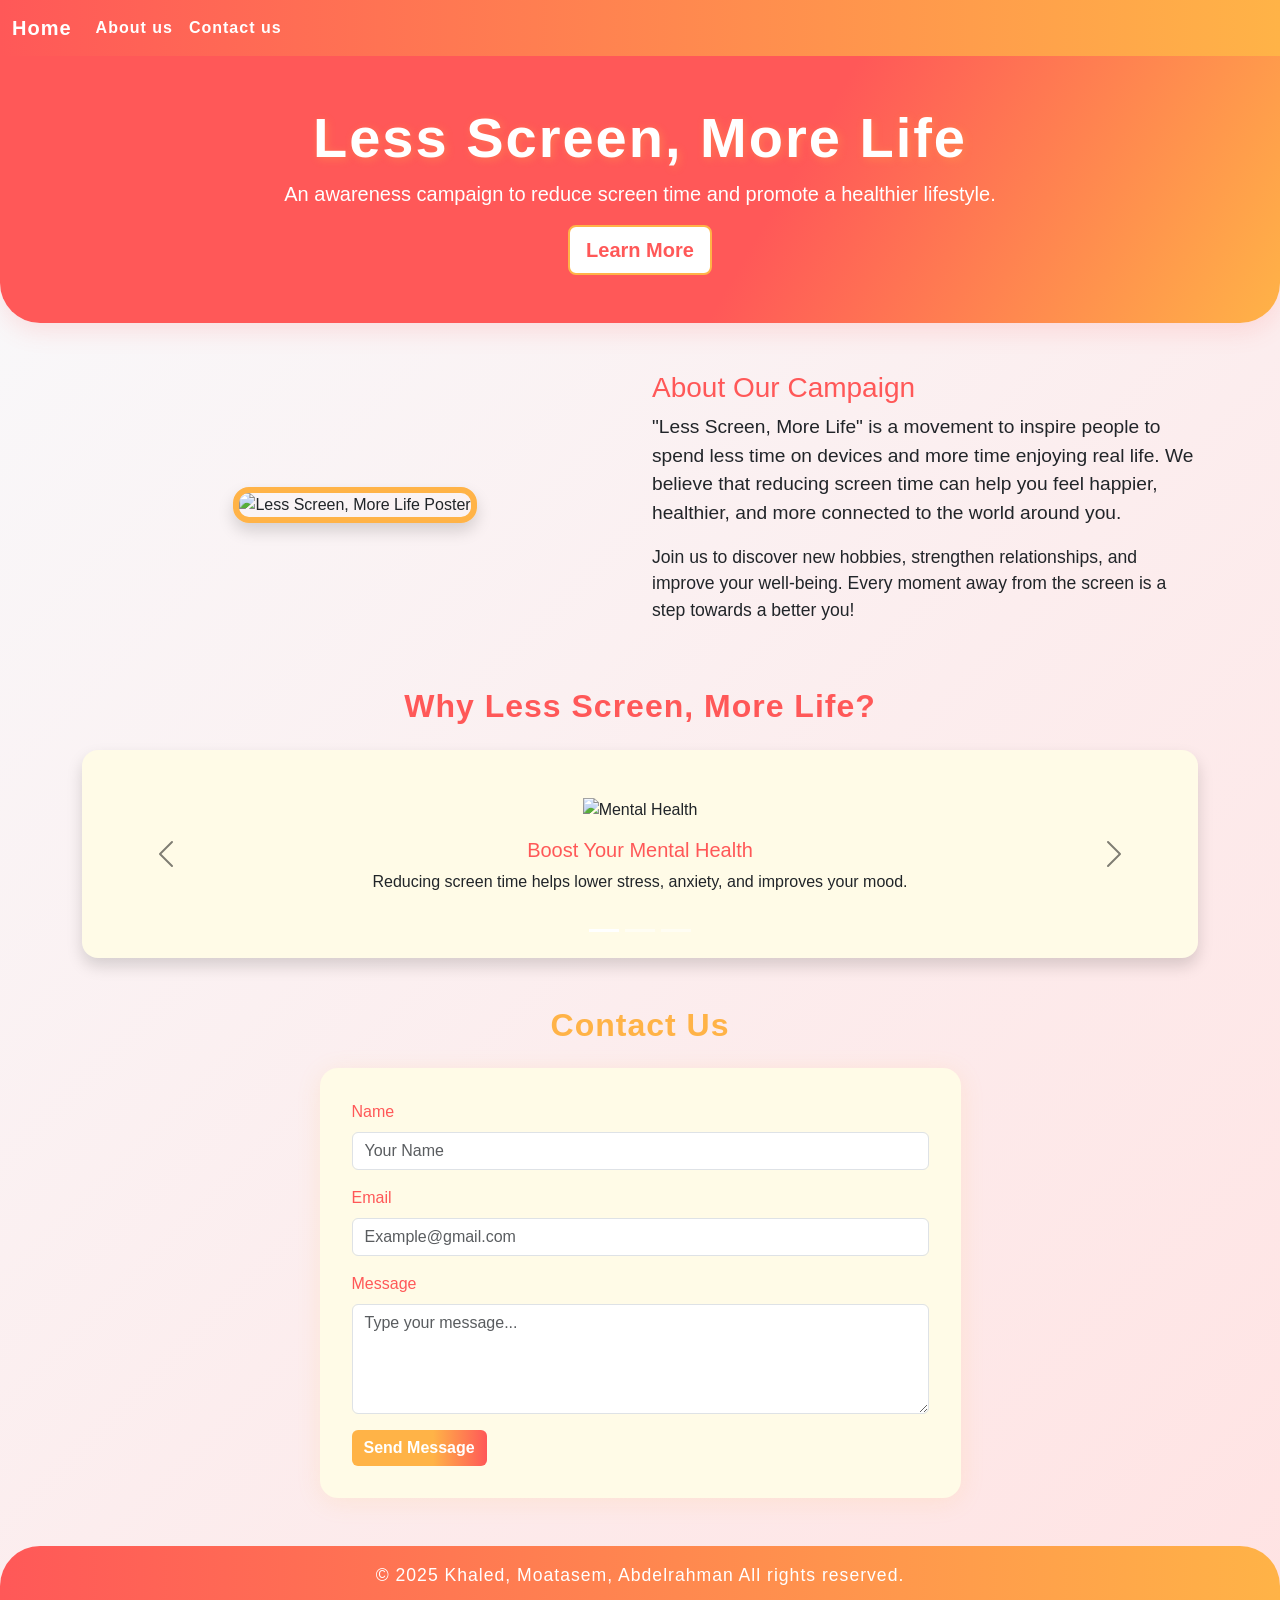
==== index.html @ c6dd7ed9 "Add files via upload" ====
<!DOCTYPE html>
<html lang="en">

<head>
    <meta charset="UTF-8">
    <meta name="viewport" content="width=device-width, initial-scale=1.0">
    <!-- bootstrap -->
    <link href="https://cdn.jsdelivr.net/npm/bootstrap@5.0.2/dist/css/bootstrap.min.css" rel="stylesheet"
        integrity="sha384-EVSTQN3/azprG1Anm3QDgpJLIm9Nao0Yz1ztcQTwFspd3yD65VohhpuuCOmLASjC" crossorigin="anonymous">
    <!-- Title -->
    <title>Less Screen, More Life - Awareness campaign</title>
    <style>
        body {
            background: linear-gradient(135deg, #f8fafc 0%, #ffe3e3 100%);
            font-family: 'Segoe UI', Arial, sans-serif;
        }

        .navbar {
            background: linear-gradient(90deg, #ff5858 0%, #ffb347 100%) !important;
            z-index: 999;
            position: sticky;
            top: 0;
        }

        .navbar-brand,
        .nav-link {
            color: #fff !important;
            font-weight: 600;
            letter-spacing: 1px;
        }

        .navbar-brand:hover,
        .nav-link:hover {
            color: #222 !important;
        }

        header .container-fluid {
            background: linear-gradient(120deg, #ff5858 60%, #ffb347 100%);
            border-radius: 0 0 40px 40px;
            box-shadow: 0 8px 24px rgba(255, 88, 88, 0.15);
        }

        h1.display-4 {
            font-family: 'Montserrat', sans-serif;
            font-weight: 800;
            letter-spacing: 2px;
            text-shadow: 2px 2px 8px #ffb34755;
        }

        .btn-light {
            color: #ff5858;
            background: #fff;
            border: 2px solid #ffb347;
            font-weight: 600;
            transition: 0.2s;
        }

        .btn-light:hover {
            background: #ffb347;
            color: #fff;
            border-color: #ff5858;
        }

        section#about_us {
            background: #fff;
            border-radius: 20px;
            box-shadow: 0 4px 24px rgba(255, 88, 88, 0.08);
            padding: 2.5rem 2rem;
        }

        h2 {
            color: #ff5858;
            font-weight: 700;
            letter-spacing: 1px;
        }

        footer {
            background: linear-gradient(90deg, #ff5858 0%, #ffb347 100%);
            color: #fff;
            text-align: center;
            padding: 1rem 0;
            border-radius: 40px 40px 0 0;
            margin-top: 3rem;
            font-size: 1.1rem;
            letter-spacing: 1px;
        }
    </style>
</head>

<body>
    <nav class="navbar navbar-expand-lg navbar-light">
        <div class="container-fluid">
            <a class="navbar-brand fw-bold" href="#home">Home</a>
            <button class="navbar-toggler" type="button" data-bs-toggle="collapse"
                data-bs-target="#navbarSupportedContent" aria-controls="navbarSupportedContent" aria-expanded="false"
                aria-label="Toggle navigation">
                <span class="navbar-toggler-icon"></span>
            </button>
            <div class="collapse navbar-collapse" id="navbarSupportedContent">
                <ul class="navbar-nav me-auto mb-2 mb-lg-0">
                    <li class="nav-item">
                        <a class="nav-link active" aria-current="page" href="about_us.html">About us</a>
                    </li>
                    <li class="nav-item">
                        <a class="nav-link active" aria-current="page" href="#contact_us">Contact us</a>
                    </li>
                </ul>
            </div>
        </div>
    </nav>

    <header id="home">
        <div class=" container-fluid text-white text-center py-5">
            <h1 class="display-4">Less Screen, More Life</h1>
            <p class="lead">An awareness campaign to reduce screen time and promote a healthier lifestyle.</p>
            <a href="#about_us" class="btn btn-light btn-lg">Learn More</a>
        </div>
    </header>

    <section id="poster" class="container my-5">
        <div class="row align-items-center">
            <div class="col-md-6 text-center">
                <img src="images/poster.png" alt="Less Screen, More Life Poster" class="img-fluid rounded-4 shadow"
                    style="max-width: 100%; border: 6px solid #ffb347;">
            </div>
            <div class="col-md-6">
                <h3 style="color:#ff5858;">About Our Campaign</h3>
                <p style="font-size:1.2rem;">
                    "Less Screen, More Life" is a movement to inspire people to spend less time on devices and more time
                    enjoying real life. We believe that reducing screen time can help you feel happier, healthier, and
                    more connected to the world around you.
                </p>
                <p style="font-size:1.1rem;">
                    Join us to discover new hobbies, strengthen relationships, and improve your well-being. Every moment
                    away from the screen is a step towards a better you!
                </p>
            </div>
        </div>
    </section>

    <section id="slides" class="container my-5">
        <h2 class="text-center mb-4" style="color:#ff5858;">Why Less Screen, More Life?</h2>
        <div id="campaignCarousel" class="carousel slide shadow rounded-4" data-bs-ride="carousel"
            style="background:#fffbe7;">
            <div class="carousel-indicators">
                <button type="button" data-bs-target="#campaignCarousel" data-bs-slide-to="0" class="active"
                    aria-current="true" aria-label="Slide 1"></button>
                <button type="button" data-bs-target="#campaignCarousel" data-bs-slide-to="1"
                    aria-label="Slide 2"></button>
                <button type="button" data-bs-target="#campaignCarousel" data-bs-slide-to="2"
                    aria-label="Slide 3"></button>
            </div>
            <div class="carousel-inner rounded-4">
                <div class="carousel-item active text-center p-5">
                    <img src="https://img.icons8.com/fluency/96/000000/brain.png" alt="Mental Health" class="mb-3">
                    <h5 style="color:#ff5858;">Boost Your Mental Health</h5>
                    <p>Reducing screen time helps lower stress, anxiety, and improves your mood.</p>
                </div>
                <div class="carousel-item text-center p-5">
                    <img src="https://img.icons8.com/fluency/96/000000/walking.png" alt="Physical Activity"
                        class="mb-3">
                    <h5 style="color:#ffb347;">Get Active Outdoors</h5>
                    <p>More time away from screens means more time for exercise and outdoor fun.</p>
                </div>
                <div class="carousel-item text-center p-5">
                    <img src="https://img.icons8.com/fluency/96/000000/family.png" alt="Family Time" class="mb-3">
                    <h5 style="color:#ff5858;">Connect With Loved Ones</h5>
                    <p>Enjoy real moments with friends and family, not just virtual ones.</p>
                </div>
            </div>
            <button class="carousel-control-prev" type="button" data-bs-target="#campaignCarousel" data-bs-slide="prev">
                <span class="carousel-control-prev-icon" aria-hidden="true" style="filter: invert(1);"></span>
                <span class="visually-hidden">Previous</span>
            </button>
            <button class="carousel-control-next" type="button" data-bs-target="#campaignCarousel" data-bs-slide="next">
                <span class="carousel-control-next-icon" aria-hidden="true" style="filter: invert(1);"></span>
                <span class="visually-hidden">Next</span>
            </button>
        </div>
    </section>

    <section id="contact_us" class="container my-5">
        <h2 class="text-center mb-4" style="color:#ffb347;">Contact Us</h2>
        <div class="row justify-content-center">
            <div class="col-md-7">
                <form style="background:#fffbe7; border-radius:18px; box-shadow:0 4px 24px #ffb34722; padding:2rem;">
                    <div class="mb-3">
                        <label for="name" class="form-label" style="color:#ff5858;">Name</label>
                        <input type="text" class="form-control" id="name" placeholder="Your Name" required>
                    </div>
                    <div class="mb-3">
                        <label for="email" class="form-label" style="color:#ff5858;">Email</label>
                        <input type="email" class="form-control" id="email" placeholder="Example@gmail.com" required>
                    </div>
                    <div class="mb-3">
                        <label for="message" class="form-label" style="color:#ff5858;">Message</label>
                        <textarea class="form-control" id="message" rows="4" placeholder="Type your message..."
                            required></textarea>
                    </div>
                    <button type="submit" class="btn btn-light"
                        style="background:linear-gradient(90deg,#ffb347 60%,#ff5858 100%);color:#fff;border:none;font-weight:700;">Send
                        Message</button>
                </form>
            </div>
        </div>
    </section>

    <footer>
        &copy; 2025 Khaled, Moatasem, Abdelrahman All rights reserved.
    </footer>

    <script src="https://cdn.jsdelivr.net/npm/bootstrap@5.0.2/dist/js/bootstrap.bundle.min.js"
        crossorigin="anonymous"></script>

</body>
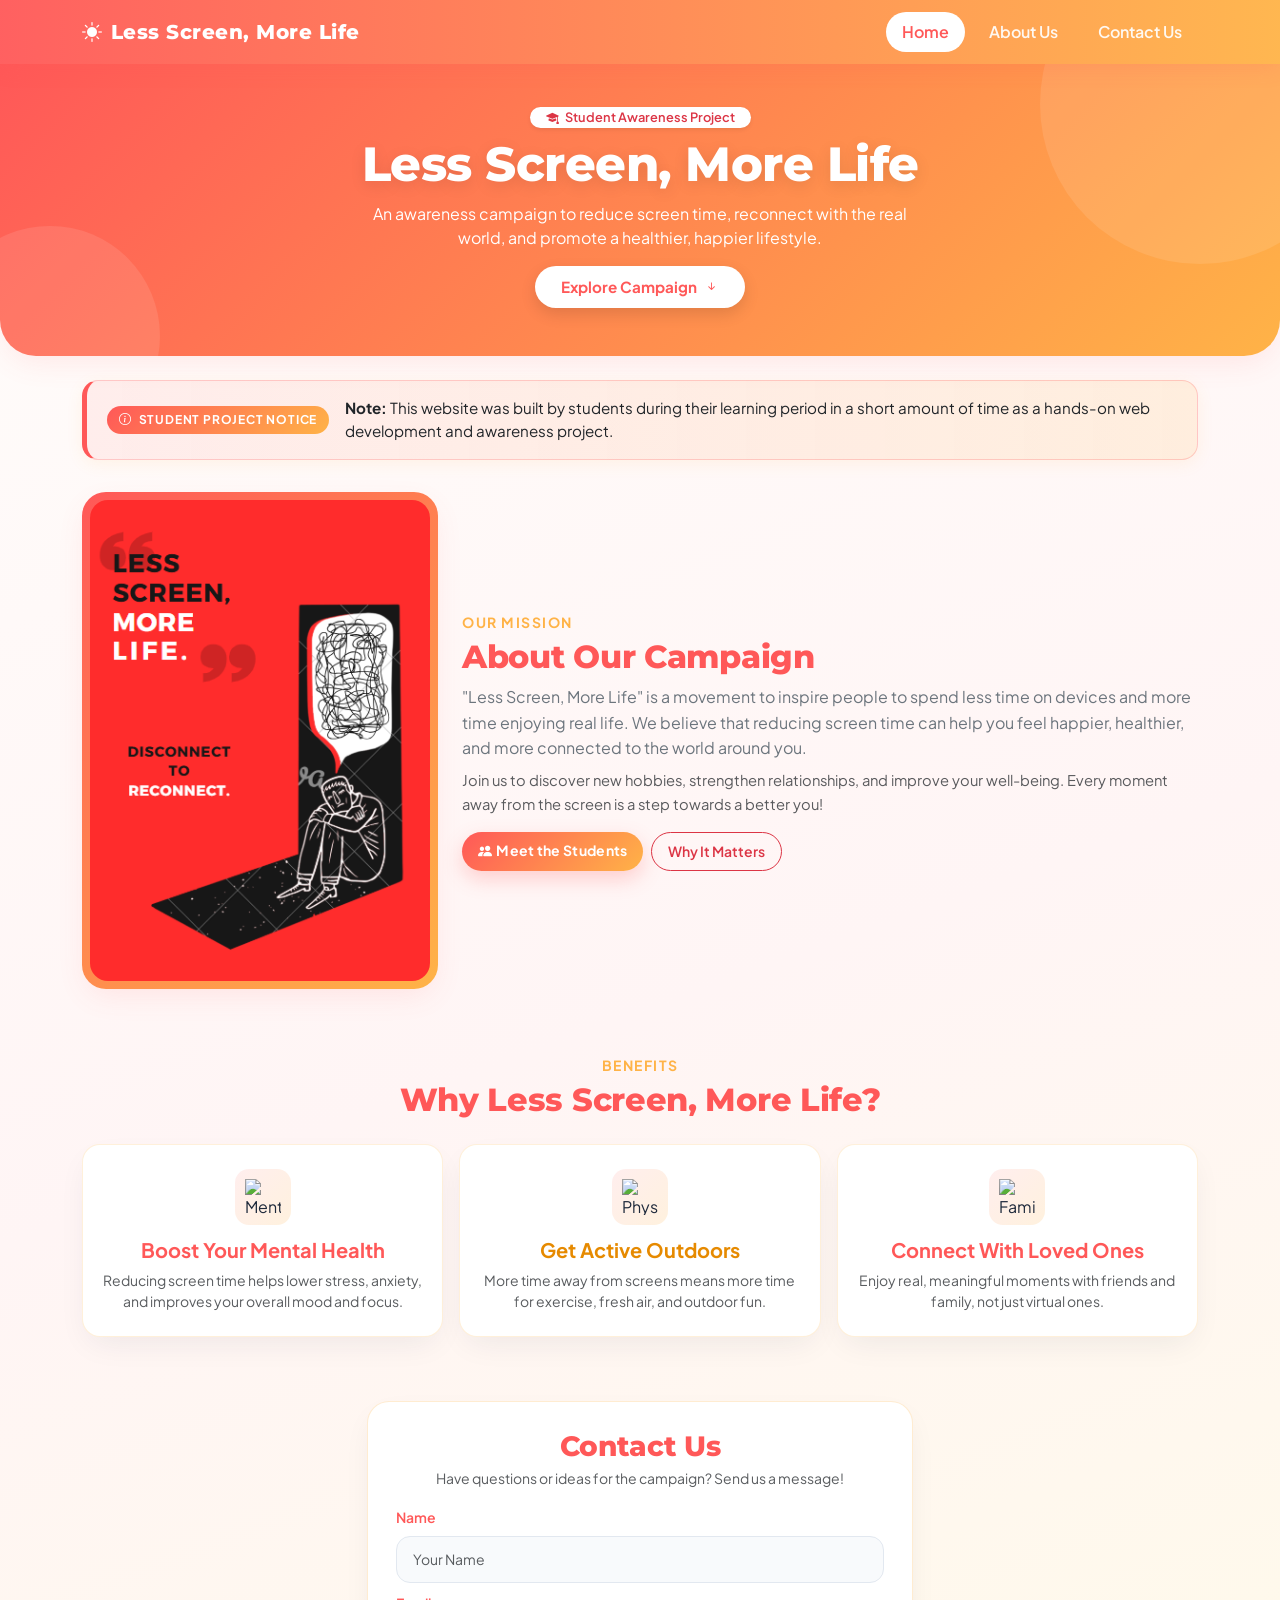
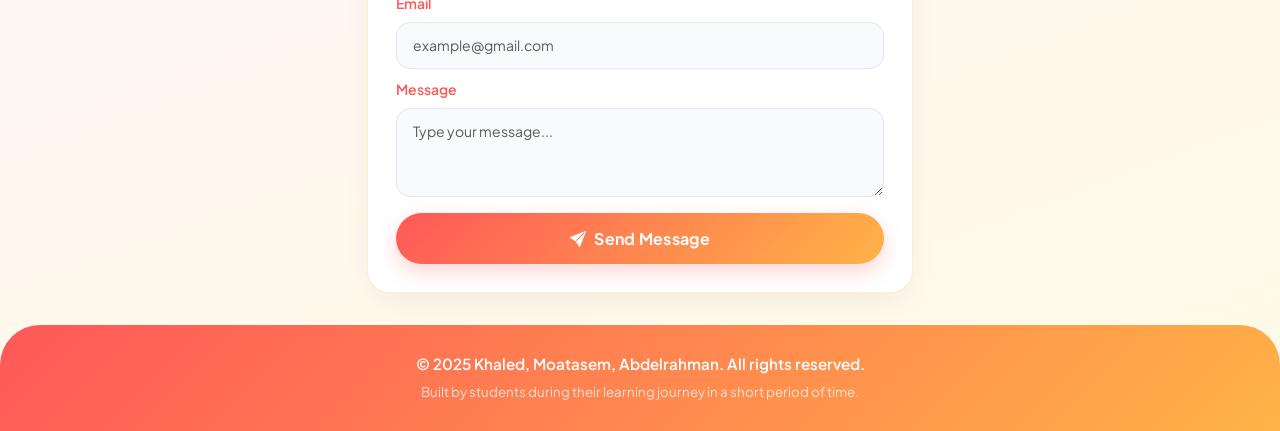
==== commit 8a68bb1a: "Add files via upload" ====
--- a/index.html
+++ b/index.html
@@ -1,215 +1,198 @@
-<!DOCTYPE html>
-<html lang="en">
-
-<head>
-    <meta charset="UTF-8">
-    <meta name="viewport" content="width=device-width, initial-scale=1.0">
-    <!-- bootstrap -->
-    <link href="https://cdn.jsdelivr.net/npm/bootstrap@5.0.2/dist/css/bootstrap.min.css" rel="stylesheet"
-        integrity="sha384-EVSTQN3/azprG1Anm3QDgpJLIm9Nao0Yz1ztcQTwFspd3yD65VohhpuuCOmLASjC" crossorigin="anonymous">
-    <!-- Title -->
-    <title>Less Screen, More Life - Awareness campaign</title>
-    <style>
-        body {
-            background: linear-gradient(135deg, #f8fafc 0%, #ffe3e3 100%);
-            font-family: 'Segoe UI', Arial, sans-serif;
-        }
-
-        .navbar {
-            background: linear-gradient(90deg, #ff5858 0%, #ffb347 100%) !important;
-            z-index: 999;
-            position: sticky;
-            top: 0;
-        }
-
-        .navbar-brand,
-        .nav-link {
-            color: #fff !important;
-            font-weight: 600;
-            letter-spacing: 1px;
-        }
-
-        .navbar-brand:hover,
-        .nav-link:hover {
-            color: #222 !important;
-        }
-
-        header .container-fluid {
-            background: linear-gradient(120deg, #ff5858 60%, #ffb347 100%);
-            border-radius: 0 0 40px 40px;
-            box-shadow: 0 8px 24px rgba(255, 88, 88, 0.15);
-        }
-
-        h1.display-4 {
-            font-family: 'Montserrat', sans-serif;
-            font-weight: 800;
-            letter-spacing: 2px;
-            text-shadow: 2px 2px 8px #ffb34755;
-        }
-
-        .btn-light {
-            color: #ff5858;
-            background: #fff;
-            border: 2px solid #ffb347;
-            font-weight: 600;
-            transition: 0.2s;
-        }
-
-        .btn-light:hover {
-            background: #ffb347;
-            color: #fff;
-            border-color: #ff5858;
-        }
-
-        section#about_us {
-            background: #fff;
-            border-radius: 20px;
-            box-shadow: 0 4px 24px rgba(255, 88, 88, 0.08);
-            padding: 2.5rem 2rem;
-        }
-
-        h2 {
-            color: #ff5858;
-            font-weight: 700;
-            letter-spacing: 1px;
-        }
-
-        footer {
-            background: linear-gradient(90deg, #ff5858 0%, #ffb347 100%);
-            color: #fff;
-            text-align: center;
-            padding: 1rem 0;
-            border-radius: 40px 40px 0 0;
-            margin-top: 3rem;
-            font-size: 1.1rem;
-            letter-spacing: 1px;
-        }
-    </style>
-</head>
-
-<body>
-    <nav class="navbar navbar-expand-lg navbar-light">
-        <div class="container-fluid">
-            <a class="navbar-brand fw-bold" href="#home">Home</a>
-            <button class="navbar-toggler" type="button" data-bs-toggle="collapse"
-                data-bs-target="#navbarSupportedContent" aria-controls="navbarSupportedContent" aria-expanded="false"
-                aria-label="Toggle navigation">
-                <span class="navbar-toggler-icon"></span>
-            </button>
-            <div class="collapse navbar-collapse" id="navbarSupportedContent">
-                <ul class="navbar-nav me-auto mb-2 mb-lg-0">
-                    <li class="nav-item">
-                        <a class="nav-link active" aria-current="page" href="about_us.html">About us</a>
-                    </li>
-                    <li class="nav-item">
-                        <a class="nav-link active" aria-current="page" href="#contact_us">Contact us</a>
-                    </li>
-                </ul>
-            </div>
-        </div>
-    </nav>
-
-    <header id="home">
-        <div class=" container-fluid text-white text-center py-5">
-            <h1 class="display-4">Less Screen, More Life</h1>
-            <p class="lead">An awareness campaign to reduce screen time and promote a healthier lifestyle.</p>
-            <a href="#about_us" class="btn btn-light btn-lg">Learn More</a>
-        </div>
-    </header>
-
-    <section id="poster" class="container my-5">
-        <div class="row align-items-center">
-            <div class="col-md-6 text-center">
-                <img src="images/poster.png" alt="Less Screen, More Life Poster" class="img-fluid rounded-4 shadow"
-                    style="max-width: 100%; border: 6px solid #ffb347;">
-            </div>
-            <div class="col-md-6">
-                <h3 style="color:#ff5858;">About Our Campaign</h3>
-                <p style="font-size:1.2rem;">
-                    "Less Screen, More Life" is a movement to inspire people to spend less time on devices and more time
-                    enjoying real life. We believe that reducing screen time can help you feel happier, healthier, and
-                    more connected to the world around you.
-                </p>
-                <p style="font-size:1.1rem;">
-                    Join us to discover new hobbies, strengthen relationships, and improve your well-being. Every moment
-                    away from the screen is a step towards a better you!
-                </p>
-            </div>
-        </div>
-    </section>
-
-    <section id="slides" class="container my-5">
-        <h2 class="text-center mb-4" style="color:#ff5858;">Why Less Screen, More Life?</h2>
-        <div id="campaignCarousel" class="carousel slide shadow rounded-4" data-bs-ride="carousel"
-            style="background:#fffbe7;">
-            <div class="carousel-indicators">
-                <button type="button" data-bs-target="#campaignCarousel" data-bs-slide-to="0" class="active"
-                    aria-current="true" aria-label="Slide 1"></button>
-                <button type="button" data-bs-target="#campaignCarousel" data-bs-slide-to="1"
-                    aria-label="Slide 2"></button>
-                <button type="button" data-bs-target="#campaignCarousel" data-bs-slide-to="2"
-                    aria-label="Slide 3"></button>
-            </div>
-            <div class="carousel-inner rounded-4">
-                <div class="carousel-item active text-center p-5">
-                    <img src="https://img.icons8.com/fluency/96/000000/brain.png" alt="Mental Health" class="mb-3">
-                    <h5 style="color:#ff5858;">Boost Your Mental Health</h5>
-                    <p>Reducing screen time helps lower stress, anxiety, and improves your mood.</p>
-                </div>
-                <div class="carousel-item text-center p-5">
-                    <img src="https://img.icons8.com/fluency/96/000000/walking.png" alt="Physical Activity"
-                        class="mb-3">
-                    <h5 style="color:#ffb347;">Get Active Outdoors</h5>
-                    <p>More time away from screens means more time for exercise and outdoor fun.</p>
-                </div>
-                <div class="carousel-item text-center p-5">
-                    <img src="https://img.icons8.com/fluency/96/000000/family.png" alt="Family Time" class="mb-3">
-                    <h5 style="color:#ff5858;">Connect With Loved Ones</h5>
-                    <p>Enjoy real moments with friends and family, not just virtual ones.</p>
-                </div>
-            </div>
-            <button class="carousel-control-prev" type="button" data-bs-target="#campaignCarousel" data-bs-slide="prev">
-                <span class="carousel-control-prev-icon" aria-hidden="true" style="filter: invert(1);"></span>
-                <span class="visually-hidden">Previous</span>
-            </button>
-            <button class="carousel-control-next" type="button" data-bs-target="#campaignCarousel" data-bs-slide="next">
-                <span class="carousel-control-next-icon" aria-hidden="true" style="filter: invert(1);"></span>
-                <span class="visually-hidden">Next</span>
-            </button>
-        </div>
-    </section>
-
-    <section id="contact_us" class="container my-5">
-        <h2 class="text-center mb-4" style="color:#ffb347;">Contact Us</h2>
-        <div class="row justify-content-center">
-            <div class="col-md-7">
-                <form style="background:#fffbe7; border-radius:18px; box-shadow:0 4px 24px #ffb34722; padding:2rem;">
-                    <div class="mb-3">
-                        <label for="name" class="form-label" style="color:#ff5858;">Name</label>
-                        <input type="text" class="form-control" id="name" placeholder="Your Name" required>
-                    </div>
-                    <div class="mb-3">
-                        <label for="email" class="form-label" style="color:#ff5858;">Email</label>
-                        <input type="email" class="form-control" id="email" placeholder="Example@gmail.com" required>
-                    </div>
-                    <div class="mb-3">
-                        <label for="message" class="form-label" style="color:#ff5858;">Message</label>
-                        <textarea class="form-control" id="message" rows="4" placeholder="Type your message..."
-                            required></textarea>
-                    </div>
-                    <button type="submit" class="btn btn-light"
-                        style="background:linear-gradient(90deg,#ffb347 60%,#ff5858 100%);color:#fff;border:none;font-weight:700;">Send
-                        Message</button>
-                </form>
-            </div>
-        </div>
-    </section>
-
-    <footer>
-        &copy; 2025 Khaled, Moatasem, Abdelrahman All rights reserved.
-    </footer>
-
-    <script src="https://cdn.jsdelivr.net/npm/bootstrap@5.0.2/dist/js/bootstrap.bundle.min.js"
-        crossorigin="anonymous"></script>
-
-</body>+<!DOCTYPE html>
+<html lang="en">
+
+<head>
+    <meta charset="UTF-8">
+    <meta name="viewport" content="width=device-width, initial-scale=1.0">
+    <title>Less Screen, More Life - Awareness Campaign</title>
+    <link href="https://cdn.jsdelivr.net/npm/bootstrap@5.3.3/dist/css/bootstrap.min.css" rel="stylesheet"
+        integrity="sha384-QWTKZyjpPEjISv5WaRU9OFeRpok6YctnYmDr5pNlyT2bRjXh0JMhjY6hW+ALEwIH" crossorigin="anonymous">
+    <link rel="stylesheet" href="https://cdn.jsdelivr.net/npm/bootstrap-icons@1.11.3/font/bootstrap-icons.min.css">
+    <link rel="stylesheet" href="style.css">
+</head>
+
+<body>
+    <!-- Navbar -->
+    <nav class="navbar navbar-expand-lg navbar-dark sticky-top navbar-custom">
+        <div class="container">
+            <a class="navbar-brand" href="#home">
+                <i class="bi bi-sun-fill me-2"></i>Less Screen, More Life
+            </a>
+            <button class="navbar-toggler border-0" type="button" data-bs-toggle="collapse"
+                data-bs-target="#navbarSupportedContent" aria-controls="navbarSupportedContent" aria-expanded="false"
+                aria-label="Toggle navigation">
+                <span class="navbar-toggler-icon"></span>
+            </button>
+            <div class="collapse navbar-collapse" id="navbarSupportedContent">
+                <ul class="navbar-nav ms-auto mb-2 mb-lg-0 gap-2">
+                    <li class="nav-item">
+                        <a class="nav-link active" aria-current="page" href="#home">Home</a>
+                    </li>
+                    <li class="nav-item">
+                        <a class="nav-link" href="about_us.html">About Us</a>
+                    </li>
+                    <li class="nav-item">
+                        <a class="nav-link" href="#contact_us">Contact Us</a>
+                    </li>
+                </ul>
+            </div>
+        </div>
+    </nav>
+
+    <!-- Hero Section -->
+    <header id="home" class="hero-section text-white text-center">
+        <div class="container position-relative" style="z-index: 1;">
+            <span class="badge bg-white text-danger rounded-pill px-3 py-1 mb-2 fw-semibold shadow-sm" style="font-size: 0.8rem;">
+                <i class="bi bi-mortarboard-fill me-1"></i> Student Awareness Project
+            </span>
+            <h1 class="display-5 hero-title mb-2">Less Screen, More Life</h1>
+            <p class="mx-auto mb-3 opacity-90" style="max-width: 560px; font-size: 1rem;">
+                An awareness campaign to reduce screen time, reconnect with the real world, and promote a healthier, happier lifestyle.
+            </p>
+            <a href="#poster" class="btn btn-hero">
+                Explore Campaign <i class="bi bi-arrow-down-short ms-1"></i>
+            </a>
+        </div>
+    </header>
+
+    <!-- Clear Student Learning Notice -->
+    <section class="container mt-4">
+        <div class="student-notice d-flex flex-column flex-md-row align-items-start align-items-md-center gap-3">
+            <span class="student-notice-badge flex-shrink-0">
+                <i class="bi bi-info-circle me-1"></i> Student Project Notice
+            </span>
+            <p class="mb-0 text-dark" style="font-size: 0.95rem;">
+                <strong>Note:</strong> This website was built by students during their learning period in a short amount of time as a hands-on web development and awareness project.
+            </p>
+        </div>
+    </section>
+
+    <!-- Poster & About Section -->
+    <section id="poster" class="container my-4 py-2">
+        <div class="row align-items-center g-4">
+            <div class="col-lg-4 col-md-5 mx-auto">
+                <div class="poster-frame">
+                    <img src="poster.png" alt="Less Screen, More Life Poster" class="img-fluid">
+                </div>
+            </div>
+            <div class="col-lg-8 col-md-7">
+                <span class="text-uppercase fw-bold small" style="color: var(--secondary); letter-spacing: 1.5px;">Our Mission</span>
+                <h2 class="section-title h2 mt-1 mb-2">About Our Campaign</h2>
+                <p class="text-secondary mb-2" style="line-height: 1.6; font-size: 1rem;">
+                    "Less Screen, More Life" is a movement to inspire people to spend less time on devices and more time enjoying real life. We believe that reducing screen time can help you feel happier, healthier, and more connected to the world around you.
+                </p>
+                <p class="text-muted mb-3" style="line-height: 1.6; font-size: 0.92rem;">
+                    Join us to discover new hobbies, strengthen relationships, and improve your well-being. Every moment away from the screen is a step towards a better you!
+                </p>
+                <div class="d-flex flex-wrap gap-2">
+                    <a href="about_us.html" class="btn btn-gradient btn-sm px-3 py-2">
+                        <i class="bi bi-people-fill me-1"></i>Meet the Students
+                    </a>
+                    <a href="#why" class="btn btn-outline-danger btn-sm rounded-pill px-3 py-2 fw-semibold">
+                        Why It Matters
+                    </a>
+                </div>
+            </div>
+        </div>
+    </section>
+
+    <!-- Why Less Screen, More Life? -->
+    <section id="why" class="container my-4 py-2">
+        <div class="text-center mb-4">
+            <span class="text-uppercase fw-bold small" style="color: var(--secondary); letter-spacing: 1.5px;">Benefits</span>
+            <h2 class="section-title h2 mt-1">Why Less Screen, More Life?</h2>
+        </div>
+
+        <div class="row g-3">
+            <div class="col-md-4">
+                <div class="feature-card text-center">
+                    <div class="feature-icon-wrap">
+                        <img src="https://img.icons8.com/fluency/64/000000/brain.png" alt="Mental Health" width="36" height="36">
+                    </div>
+                    <h5 class="fw-bold mb-2" style="color: var(--primary);">Boost Your Mental Health</h5>
+                    <p class="text-muted mb-0 small">
+                        Reducing screen time helps lower stress, anxiety, and improves your overall mood and focus.
+                    </p>
+                </div>
+            </div>
+            <div class="col-md-4">
+                <div class="feature-card text-center">
+                    <div class="feature-icon-wrap">
+                        <img src="https://img.icons8.com/fluency/64/000000/walking.png" alt="Physical Activity" width="36" height="36">
+                    </div>
+                    <h5 class="fw-bold mb-2" style="color: #e68a00;">Get Active Outdoors</h5>
+                    <p class="text-muted mb-0 small">
+                        More time away from screens means more time for exercise, fresh air, and outdoor fun.
+                    </p>
+                </div>
+            </div>
+            <div class="col-md-4">
+                <div class="feature-card text-center">
+                    <div class="feature-icon-wrap">
+                        <img src="https://img.icons8.com/fluency/64/000000/family.png" alt="Family Time" width="36" height="36">
+                    </div>
+                    <h5 class="fw-bold mb-2" style="color: var(--primary);">Connect With Loved Ones</h5>
+                    <p class="text-muted mb-0 small">
+                        Enjoy real, meaningful moments with friends and family, not just virtual ones.
+                    </p>
+                </div>
+            </div>
+        </div>
+    </section>
+
+    <!-- Contact Us Section -->
+    <section id="contact_us" class="container my-4 py-2">
+        <div class="row justify-content-center">
+            <div class="col-lg-6">
+                <div class="contact-card">
+                    <div class="text-center mb-3">
+                        <h2 class="section-title h3 mb-1">Contact Us</h2>
+                        <p class="text-muted small mb-0">Have questions or ideas for the campaign? Send us a message!</p>
+                    </div>
+                    <form id="contactForm">
+                        <div class="mb-2">
+                            <label for="name" class="form-label fw-semibold small" style="color: var(--primary);">Name</label>
+                            <input type="text" class="form-control form-control-sm form-control-modern" id="name" placeholder="Your Name" required>
+                        </div>
+                        <div class="mb-2">
+                            <label for="email" class="form-label fw-semibold small" style="color: var(--primary);">Email</label>
+                            <input type="email" class="form-control form-control-sm form-control-modern" id="email" placeholder="example@gmail.com" required>
+                        </div>
+                        <div class="mb-3">
+                            <label for="message" class="form-label fw-semibold small" style="color: var(--primary);">Message</label>
+                            <textarea class="form-control form-control-sm form-control-modern" id="message" rows="3" placeholder="Type your message..." required></textarea>
+                        </div>
+                        <div class="d-grid">
+                            <button type="submit" class="btn btn-gradient">
+                                <i class="bi bi-send-fill me-2"></i>Send Message
+                            </button>
+                        </div>
+                    </form>
+                    <div id="formSuccess" class="alert alert-success mt-3 d-none rounded-4 mb-0" role="alert">
+                        <i class="bi bi-check-circle-fill me-2"></i>Thank you for your message! (Demo form — no backend connected.)
+                    </div>
+                </div>
+            </div>
+        </div>
+    </section>
+
+    <!-- Footer -->
+    <footer class="footer-custom">
+        <div class="container">
+            <p class="mb-1 fw-semibold">&copy; 2025 Khaled, Moatasem, Abdelrahman. All rights reserved.</p>
+            <small class="opacity-75">Built by students during their learning journey in a short period of time.</small>
+        </div>
+    </footer>
+
+    <script src="https://cdn.jsdelivr.net/npm/bootstrap@5.3.3/dist/js/bootstrap.bundle.min.js"
+        integrity="sha384-YvpcrYf0tY3lHB60NNkmXc5s9fDVZLESaAA55NDzOxhy9GkcIdslK1eN7N6jIeHz" crossorigin="anonymous"></script>
+    <script>
+        document.getElementById('contactForm').addEventListener('submit', function (e) {
+            e.preventDefault();
+            document.getElementById('formSuccess').classList.remove('d-none');
+            this.reset();
+        });
+    </script>
+</body>
+
+</html>
--- a/style.css
+++ b/style.css
@@ -0,0 +1,285 @@
+@import url('https://fonts.googleapis.com/css2?family=Montserrat:wght@700;800&family=Plus+Jakarta+Sans:wght@400;500;600;700&display=swap');
+
+:root {
+    --primary: #ff5858;
+    --secondary: #ffb347;
+    --bg-cream: #fffbe7;
+    --bg-blush: #ffe3e3;
+    --text-dark: #1e293b;
+    --text-muted: #64748b;
+    --gradient-main: linear-gradient(135deg, #ff5858 0%, #ffb347 100%);
+    --shadow-soft: 0 10px 30px -5px rgba(255, 88, 88, 0.12);
+    --shadow-card: 0 12px 32px -8px rgba(30, 41, 59, 0.08);
+}
+
+html {
+    scroll-behavior: smooth;
+}
+
+body {
+    background: linear-gradient(160deg, #fffdfb 0%, #fff5f5 50%, #fffbe7 100%);
+    font-family: 'Plus Jakarta Sans', 'Segoe UI', sans-serif;
+    color: var(--text-dark);
+    min-height: 100vh;
+    display: flex;
+    flex-direction: column;
+}
+
+/* Navbar */
+.navbar-custom {
+    background: rgba(255, 88, 88, 0.92);
+    background: linear-gradient(90deg, rgba(255, 88, 88, 0.95) 0%, rgba(255, 179, 71, 0.95) 100%);
+    backdrop-filter: blur(12px);
+    -webkit-backdrop-filter: blur(12px);
+    box-shadow: 0 4px 20px rgba(255, 88, 88, 0.15);
+    padding: 0.75rem 0;
+    z-index: 1000;
+}
+
+.navbar-custom .navbar-brand {
+    font-family: 'Montserrat', sans-serif;
+    font-weight: 800;
+    color: #fff !important;
+    letter-spacing: 0.5px;
+    font-size: 1.25rem;
+}
+
+.navbar-custom .nav-link {
+    color: rgba(255, 255, 255, 0.92) !important;
+    font-weight: 600;
+    padding: 0.5rem 1rem !important;
+    border-radius: 50px;
+    transition: all 0.25s ease;
+}
+
+.navbar-custom .nav-link:hover,
+.navbar-custom .nav-link.active {
+    color: #ff5858 !important;
+    background: #fff;
+}
+
+/* Student Project Notice Banner */
+.student-notice {
+    background: linear-gradient(90deg, rgba(255, 88, 88, 0.08) 0%, rgba(255, 179, 71, 0.14) 100%);
+    border: 1px solid rgba(255, 88, 88, 0.25);
+    border-left: 5px solid var(--primary);
+    border-radius: 16px;
+    padding: 1rem 1.25rem;
+    box-shadow: 0 4px 16px rgba(255, 179, 71, 0.1);
+}
+
+.student-notice-badge {
+    background: var(--gradient-main);
+    color: #fff;
+    font-size: 0.75rem;
+    font-weight: 700;
+    text-transform: uppercase;
+    letter-spacing: 0.8px;
+    padding: 0.3rem 0.75rem;
+    border-radius: 50px;
+    display: inline-block;
+}
+
+/* Hero Section */
+.hero-section {
+    background: var(--gradient-main);
+    border-radius: 0 0 36px 36px;
+    padding: 2.5rem 1rem 3rem;
+    position: relative;
+    overflow: hidden;
+    box-shadow: var(--shadow-soft);
+}
+
+.hero-section::before,
+.hero-section::after {
+    content: '';
+    position: absolute;
+    border-radius: 50%;
+    background: rgba(255, 255, 255, 0.1);
+    pointer-events: none;
+}
+
+.hero-section::before {
+    width: 320px;
+    height: 320px;
+    top: -120px;
+    right: -80px;
+}
+
+.hero-section::after {
+    width: 220px;
+    height: 220px;
+    bottom: -90px;
+    left: -60px;
+}
+
+.hero-title {
+    font-family: 'Montserrat', sans-serif;
+    font-weight: 800;
+    letter-spacing: -0.5px;
+    text-shadow: 0 4px 16px rgba(0, 0, 0, 0.1);
+}
+
+.btn-hero {
+    background: #fff;
+    color: var(--primary);
+    font-weight: 700;
+    padding: 0.6rem 1.6rem;
+    font-size: 0.95rem;
+    border-radius: 50px;
+    border: none;
+    box-shadow: 0 6px 16px rgba(0, 0, 0, 0.12);
+    transition: transform 0.25s ease, box-shadow 0.25s ease;
+}
+
+.btn-hero:hover {
+    transform: translateY(-2px);
+    box-shadow: 0 12px 24px rgba(0, 0, 0, 0.18);
+    color: #e04343;
+    background: #fff;
+}
+
+/* Section Headings */
+.section-title {
+    font-family: 'Montserrat', sans-serif;
+    font-weight: 800;
+    color: var(--primary);
+    letter-spacing: -0.3px;
+}
+
+/* Poster & About Card */
+.poster-frame {
+    border-radius: 24px;
+    padding: 8px;
+    background: var(--gradient-main);
+    box-shadow: var(--shadow-soft);
+    transition: transform 0.3s ease;
+}
+
+.poster-frame:hover {
+    transform: translateY(-4px);
+}
+
+.poster-frame img {
+    border-radius: 18px;
+    display: block;
+    width: 100%;
+}
+
+/* Feature Cards */
+.feature-card {
+    background: #fff;
+    border: 1px solid rgba(255, 179, 71, 0.2);
+    border-radius: 18px;
+    padding: 1.5rem 1.25rem;
+    height: 100%;
+    box-shadow: var(--shadow-card);
+    transition: transform 0.3s ease, box-shadow 0.3s ease;
+}
+
+.feature-card:hover {
+    transform: translateY(-4px);
+    box-shadow: 0 16px 28px -10px rgba(255, 88, 88, 0.16);
+}
+
+.feature-icon-wrap {
+    width: 56px;
+    height: 56px;
+    border-radius: 14px;
+    background: linear-gradient(135deg, rgba(255, 88, 88, 0.1) 0%, rgba(255, 179, 71, 0.18) 100%);
+    display: inline-flex;
+    align-items: center;
+    justify-content: center;
+    margin-bottom: 0.85rem;
+}
+
+/* Contact Form */
+.contact-card {
+    background: #fff;
+    border: 1px solid rgba(255, 179, 71, 0.25);
+    border-radius: 22px;
+    padding: 1.75rem;
+    box-shadow: var(--shadow-card);
+}
+
+.form-control-modern {
+    border-radius: 14px;
+    border: 1.5px solid #e2e8f0;
+    padding: 0.75rem 1rem;
+    background: #f8fafc;
+    transition: border-color 0.2s ease, box-shadow 0.2s ease, background 0.2s ease;
+}
+
+.form-control-modern:focus {
+    background: #fff;
+    border-color: var(--primary);
+    box-shadow: 0 0 0 4px rgba(255, 88, 88, 0.12);
+}
+
+.btn-gradient {
+    background: var(--gradient-main);
+    color: #fff;
+    border: none;
+    border-radius: 50px;
+    padding: 0.85rem 2rem;
+    font-weight: 700;
+    letter-spacing: 0.3px;
+    box-shadow: 0 8px 20px rgba(255, 88, 88, 0.25);
+    transition: transform 0.2s ease, box-shadow 0.2s ease;
+}
+
+.btn-gradient:hover {
+    color: #fff;
+    transform: translateY(-2px);
+    box-shadow: 0 12px 24px rgba(255, 88, 88, 0.35);
+}
+
+/* Team Cards (About Us) */
+.team-card {
+    background: #fff;
+    border: 1px solid rgba(255, 179, 71, 0.22);
+    border-radius: 24px;
+    padding: 2rem;
+    box-shadow: var(--shadow-card);
+    transition: transform 0.25s ease, box-shadow 0.25s ease;
+}
+
+.team-card:hover {
+    transform: translateY(-4px);
+    box-shadow: 0 16px 32px -8px rgba(255, 88, 88, 0.14);
+}
+
+.team-avatar {
+    width: 56px;
+    height: 56px;
+    border-radius: 16px;
+    background: var(--gradient-main);
+    color: #fff;
+    font-family: 'Montserrat', sans-serif;
+    font-weight: 800;
+    font-size: 1.25rem;
+    display: flex;
+    align-items: center;
+    justify-content: center;
+    flex-shrink: 0;
+}
+
+.role-badge {
+    background: rgba(255, 179, 71, 0.18);
+    color: #d97706;
+    font-weight: 700;
+    font-size: 0.85rem;
+    padding: 0.3rem 0.85rem;
+    border-radius: 50px;
+}
+
+/* Footer */
+.footer-custom {
+    background: var(--gradient-main);
+    color: #fff;
+    text-align: center;
+    padding: 1.75rem 1rem;
+    border-radius: 40px 40px 0 0;
+    margin-top: auto;
+    font-size: 0.95rem;
+}
